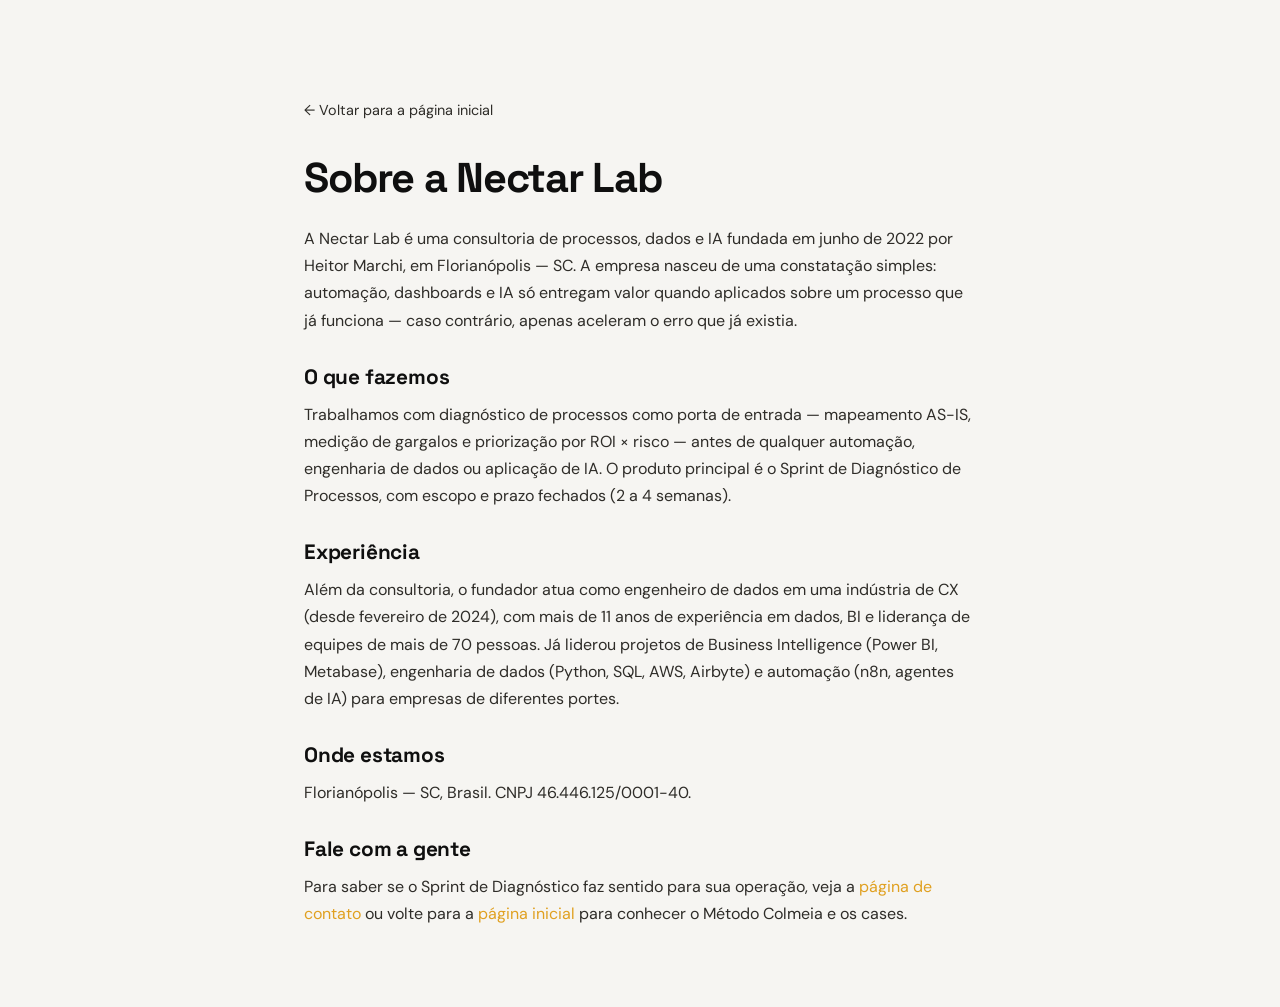
==== about/index.html @ d5269521 "feat(agentic): 404 markdown, content negotiation, JSON-LD, trust pages, sitemap/llms.txt - nginx.con" ====
<!DOCTYPE html>
<html lang="pt-BR">
<head>
<meta charset="UTF-8">
<meta name="viewport" content="width=device-width, initial-scale=1.0">
<title>Sobre a Nectar Lab</title>
<meta name="description" content="Nectar Lab: consultoria de processos, dados e IA fundada por Heitor Marchi em Florianópolis — SC.">
<link rel="canonical" href="https://nectarlab.com.br/about/">
<link rel="icon" type="image/svg+xml" href="../assets/favicon.svg">
<link rel="stylesheet" href="../assets/colors_and_type.css">
<style>
  body { font-family: var(--font-body); background: var(--bg); color: var(--fg1); }
  .wrap { max-width: 720px; margin: 0 auto; padding: 96px 24px 80px; line-height: 1.75; }
  h1 { font-family: var(--font-display); font-size: clamp(2rem, 4vw, 2.6rem); margin-bottom: 1.5rem; }
  h2 { font-family: var(--font-display); font-size: 1.3rem; margin: 2rem 0 .75rem; }
  a { color: var(--accent); }
  .back { display: inline-block; margin-bottom: 2rem; font-size: .9rem; color: var(--fg2); }
</style>
</head>
<body>
<div class="wrap">
  <a class="back" href="/">&larr; Voltar para a página inicial</a>
  <h1>Sobre a Nectar Lab</h1>
  <p>A Nectar Lab é uma consultoria de processos, dados e IA fundada em junho de 2022 por Heitor Marchi, em Florianópolis — SC. A empresa nasceu de uma constatação simples: automação, dashboards e IA só entregam valor quando aplicados sobre um processo que já funciona — caso contrário, apenas aceleram o erro que já existia.</p>
  <h2>O que fazemos</h2>
  <p>Trabalhamos com diagnóstico de processos como porta de entrada — mapeamento AS-IS, medição de gargalos e priorização por ROI × risco — antes de qualquer automação, engenharia de dados ou aplicação de IA. O produto principal é o Sprint de Diagnóstico de Processos, com escopo e prazo fechados (2 a 4 semanas).</p>
  <h2>Experiência</h2>
  <p>Além da consultoria, o fundador atua como engenheiro de dados em uma indústria de CX (desde fevereiro de 2024), com mais de 11 anos de experiência em dados, BI e liderança de equipes de mais de 70 pessoas. Já liderou projetos de Business Intelligence (Power BI, Metabase), engenharia de dados (Python, SQL, AWS, Airbyte) e automação (n8n, agentes de IA) para empresas de diferentes portes.</p>
  <h2>Onde estamos</h2>
  <p>Florianópolis — SC, Brasil. CNPJ 46.446.125/0001-40.</p>
  <h2>Fale com a gente</h2>
  <p>Para saber se o Sprint de Diagnóstico faz sentido para sua operação, veja a <a href="/contact/">página de contato</a> ou volte para a <a href="/">página inicial</a> para conhecer o Método Colmeia e os cases.</p>
</div>
</body>
</html>
---- assets/colors_and_type.css ----
/* ===================================================================
   NECTAR LAB · colors_and_type.css
   Single source of truth for color, type and semantic tokens.
   Supports light + dark themes automatically (prefers-color-scheme).
   =================================================================== */

@import url('https://fonts.googleapis.com/css2?family=Space+Grotesk:wght@400;500;600;700&family=DM+Sans:ital,wght@0,300;0,400;0,500;0,600;1,300&family=JetBrains+Mono:wght@400;500&display=swap');

/* ──────────────────────────────────────────────────────────────────
   1. BRAND PALETTE — the honey + hive system
   ─────────────────────────────────────────────────────────────────
   Nectar Lab's identity sits on a warm amber core (honey) balanced
   by dark graphite (the hive at night) and a clean bone/off-white
   (the comb, by day). A single cool accent (cyan "royal jelly")
   handles data + link states.
   ────────────────────────────────────────────────────────────────── */
:root {
  /* Brand — Honey scale (primary accent) */
  --honey-50:  #FFF8E7;
  --honey-100: #FFECBF;
  --honey-200: #FFDB8A;
  --honey-300: #FFC857;   /* light-theme accent */
  --honey-400: #F5B841;   /* core brand — "Nectar" */
  --honey-500: #E0A020;
  --honey-600: #B57D0E;
  --honey-700: #8A5D06;
  --honey-800: #5E3E02;
  --honey-900: #3A2700;

  /* Brand — Graphite scale (the hive) */
  --graphite-50:  #F6F5F2;   /* comb / off-white bg */
  --graphite-100: #EDEBE5;
  --graphite-200: #D9D6CE;
  --graphite-300: #B3AFA4;
  --graphite-400: #7C7870;
  --graphite-500: #4F4C46;
  --graphite-600: #2E2C28;
  --graphite-700: #1F1D1B;   /* dark card */
  --graphite-800: #141312;   /* dark bg-elevated */
  --graphite-900: #0F0F0F;   /* dark bg */

  /* Accent — Royal Jelly (cool cyan for data / links) */
  --jelly-300: #9BE3E0;
  --jelly-400: #5CC8C4;
  --jelly-500: #2AA7A2;

  /* Semantic status */
  --status-success: #4BB37B;
  --status-warning: #F5B841;
  --status-danger:  #E05C4B;
  --status-info:    #5CC8C4;
}

/* ──────────────────────────────────────────────────────────────────
   2. SEMANTIC TOKENS — light theme (default)
   ────────────────────────────────────────────────────────────────── */
:root {
  /* Surfaces */
  --bg:              var(--graphite-50);
  --bg-elevated:     #FFFFFF;
  --bg-sunken:       var(--graphite-100);
  --bg-inverse:      var(--graphite-900);

  /* Cards */
  --card-bg:         #FFFFFF;
  --card-bg-hover:   var(--honey-50);
  --card-border:     rgba(20, 19, 18, 0.08);
  --card-shadow:     0 1px 2px rgba(20,19,18,.04), 0 4px 16px rgba(20,19,18,.04);
  --card-shadow-hover: 0 2px 6px rgba(20,19,18,.06), 0 16px 40px rgba(245,184,65,.10);

  /* Foreground */
  --fg1:             var(--graphite-900);    /* primary text */
  --fg2:             var(--graphite-600);    /* secondary */
  --fg3:             var(--graphite-400);    /* tertiary / muted */
  --fg-inverse:      var(--graphite-50);
  --fg-on-accent:    var(--graphite-900);    /* text ON honey */

  /* Accent (brand) */
  --accent:          var(--honey-500);
  --accent-hover:    var(--honey-600);
  --accent-muted:    var(--honey-100);
  --accent-glow:     rgba(245,184,65,.20);

  /* Borders + dividers */
  --border:          rgba(20, 19, 18, 0.08);
  --border-strong:   rgba(20, 19, 18, 0.16);
  --divider:         rgba(20, 19, 18, 0.06);

  /* Input */
  --input-bg:        #FFFFFF;
  --input-border:    rgba(20,19,18,.12);
  --input-focus:     var(--honey-400);

  /* Code / mono surfaces */
  --code-bg:         var(--graphite-100);
  --code-fg:         var(--graphite-700);
}

/* ──────────────────────────────────────────────────────────────────
   3. SEMANTIC TOKENS — dark theme (auto)
   ────────────────────────────────────────────────────────────────── */
@media (prefers-color-scheme: dark) {
  :root {
    --bg:              var(--graphite-900);
    --bg-elevated:     var(--graphite-800);
    --bg-sunken:       #0A0A0A;
    --bg-inverse:      var(--graphite-50);

    --card-bg:         var(--graphite-700);
    --card-bg-hover:   #262420;
    --card-border:     rgba(255, 255, 255, 0.07);
    --card-shadow:     0 1px 2px rgba(0,0,0,.3), 0 4px 16px rgba(0,0,0,.2);
    --card-shadow-hover: 0 2px 6px rgba(0,0,0,.4), 0 16px 40px rgba(245,184,65,.10);

    --fg1:             #F2F0EC;
    --fg2:             #B3AFA4;
    --fg3:             #7C7870;
    --fg-inverse:      var(--graphite-900);
    --fg-on-accent:    var(--graphite-900);

    --accent:          var(--honey-400);
    --accent-hover:    var(--honey-300);
    --accent-muted:    rgba(245,184,65,.12);
    --accent-glow:     rgba(245,184,65,.25);

    --border:          rgba(255, 255, 255, 0.07);
    --border-strong:   rgba(255, 255, 255, 0.15);
    --divider:         rgba(255, 255, 255, 0.05);

    --input-bg:        rgba(255,255,255,.03);
    --input-border:    rgba(255, 255, 255, 0.10);
    --input-focus:     var(--honey-400);

    --code-bg:         #0A0A0A;
    --code-fg:         var(--graphite-200);
  }
}

/* Manual overrides — add [data-theme="dark"] or [data-theme="light"]
   to <html> to pin theme regardless of system preference. */
[data-theme="dark"] {
  --bg:              var(--graphite-900);
  --bg-elevated:     var(--graphite-800);
  --bg-sunken:       #0A0A0A;
  --bg-inverse:      var(--graphite-50);
  --card-bg:         var(--graphite-700);
  --card-bg-hover:   #262420;
  --card-border:     rgba(255, 255, 255, 0.07);
  --card-shadow:     0 1px 2px rgba(0,0,0,.3), 0 4px 16px rgba(0,0,0,.2);
  --card-shadow-hover: 0 2px 6px rgba(0,0,0,.4), 0 16px 40px rgba(245,184,65,.10);
  --fg1: #F2F0EC; --fg2: #B3AFA4; --fg3: #7C7870;
  --fg-inverse: var(--graphite-900);
  --accent: var(--honey-400);
  --accent-hover: var(--honey-300);
  --accent-muted: rgba(245,184,65,.12);
  --accent-glow: rgba(245,184,65,.25);
  --border: rgba(255, 255, 255, 0.07);
  --border-strong: rgba(255, 255, 255, 0.15);
  --divider: rgba(255, 255, 255, 0.05);
  --input-bg: rgba(255,255,255,.03);
  --input-border: rgba(255, 255, 255, 0.10);
  --code-bg: #0A0A0A;
  --code-fg: var(--graphite-200);
}

[data-theme="light"] {
  --bg: var(--graphite-50);
  --bg-elevated: #FFFFFF;
  --bg-sunken: var(--graphite-100);
  --bg-inverse: var(--graphite-900);
  --card-bg: #FFFFFF;
  --card-bg-hover: var(--honey-50);
  --card-border: rgba(20, 19, 18, 0.08);
  --card-shadow: 0 1px 2px rgba(20,19,18,.04), 0 4px 16px rgba(20,19,18,.04);
  --card-shadow-hover: 0 2px 6px rgba(20,19,18,.06), 0 16px 40px rgba(245,184,65,.10);
  --fg1: var(--graphite-900); --fg2: var(--graphite-600); --fg3: var(--graphite-400);
  --fg-inverse: var(--graphite-50);
  --accent: var(--honey-500);
  --accent-hover: var(--honey-600);
  --accent-muted: var(--honey-100);
  --accent-glow: rgba(245,184,65,.20);
  --border: rgba(20, 19, 18, 0.08);
  --border-strong: rgba(20, 19, 18, 0.16);
  --divider: rgba(20, 19, 18, 0.06);
  --input-bg: #FFFFFF;
  --input-border: rgba(20,19,18,.12);
  --code-bg: var(--graphite-100);
  --code-fg: var(--graphite-700);
}

/* ──────────────────────────────────────────────────────────────────
   4. TYPE SCALE
   ─────────────────────────────────────────────────────────────────
   Display  — Space Grotesk, tight tracking, for titles/numbers
   Body     — DM Sans, optimized for long-form reading
   Mono     — JetBrains Mono, for code and data snippets
   ────────────────────────────────────────────────────────────────── */
:root {
  --font-display: 'Space Grotesk', ui-sans-serif, system-ui, sans-serif;
  --font-body:    'DM Sans', ui-sans-serif, system-ui, sans-serif;
  --font-mono:    'JetBrains Mono', ui-monospace, 'SFMono-Regular', Menlo, monospace;

  /* Weights */
  --fw-light:    300;
  --fw-regular:  400;
  --fw-medium:   500;
  --fw-semibold: 600;
  --fw-bold:     700;

  /* Fluid type ramp (clamp min / pref / max) */
  --fs-display-xl: clamp(3.5rem, 8vw, 6.5rem);   /* hero */
  --fs-display-lg: clamp(2.5rem, 5vw, 4rem);     /* section hero */
  --fs-h1:         clamp(2rem, 3.5vw, 3rem);
  --fs-h2:         clamp(1.5rem, 2.5vw, 2rem);
  --fs-h3:         1.25rem;
  --fs-h4:         1.0625rem;
  --fs-body:       1rem;
  --fs-small:      0.875rem;
  --fs-caption:    0.75rem;
  --fs-micro:      0.6875rem;

  /* Line heights */
  --lh-tight:   1.1;
  --lh-snug:    1.25;
  --lh-normal:  1.5;
  --lh-relaxed: 1.7;

  /* Letter spacing */
  --ls-tight:  -0.03em;
  --ls-snug:   -0.01em;
  --ls-normal: 0;
  --ls-wide:   0.04em;
  --ls-wider:  0.12em;
}

/* ──────────────────────────────────────────────────────────────────
   5. SPACING / RADIUS / SHADOW / MOTION
   ────────────────────────────────────────────────────────────────── */
:root {
  /* Spacing (4px base) */
  --space-0: 0;
  --space-1: 0.25rem;   /*  4px */
  --space-2: 0.5rem;    /*  8px */
  --space-3: 0.75rem;   /* 12px */
  --space-4: 1rem;      /* 16px */
  --space-5: 1.25rem;   /* 20px */
  --space-6: 1.5rem;    /* 24px */
  --space-8: 2rem;      /* 32px */
  --space-10: 2.5rem;   /* 40px */
  --space-12: 3rem;     /* 48px */
  --space-16: 4rem;     /* 64px */
  --space-20: 5rem;     /* 80px */
  --space-24: 6rem;     /* 96px */

  /* Radius */
  --radius-xs: 4px;
  --radius-sm: 6px;
  --radius-md: 10px;
  --radius-lg: 14px;
  --radius-xl: 20px;
  --radius-2xl: 28px;
  --radius-pill: 999px;

  /* Shadows (elevation system) */
  --shadow-xs: 0 1px 2px rgba(20,19,18,.04);
  --shadow-sm: 0 1px 3px rgba(20,19,18,.06), 0 1px 2px rgba(20,19,18,.04);
  --shadow-md: 0 4px 6px rgba(20,19,18,.05), 0 2px 4px rgba(20,19,18,.04);
  --shadow-lg: 0 10px 20px rgba(20,19,18,.08), 0 4px 8px rgba(20,19,18,.04);
  --shadow-xl: 0 20px 40px rgba(20,19,18,.10), 0 8px 16px rgba(20,19,18,.06);
  --shadow-glow: 0 0 0 1px var(--accent-glow), 0 10px 40px var(--accent-glow);

  /* Motion */
  --ease-out:   cubic-bezier(.2, .7, .2, 1);
  --ease-in-out: cubic-bezier(.4, 0, .2, 1);
  --ease-bounce: cubic-bezier(.34, 1.56, .64, 1);
  --dur-fast:   120ms;
  --dur-base:   240ms;
  --dur-slow:   420ms;
  --transition: all var(--dur-base) var(--ease-in-out);
}

/* ──────────────────────────────────────────────────────────────────
   6. TYPOGRAPHY — semantic class helpers
   ────────────────────────────────────────────────────────────────── */
.display-xl, .display-lg, h1, h2, h3, h4, h5, h6 {
  font-family: var(--font-display);
  font-weight: var(--fw-bold);
  line-height: var(--lh-tight);
  letter-spacing: var(--ls-tight);
  color: var(--fg1);
  margin: 0;
}
.display-xl { font-size: var(--fs-display-xl); letter-spacing: -0.035em; }
.display-lg { font-size: var(--fs-display-lg); letter-spacing: -0.03em; }
h1 { font-size: var(--fs-h1); }
h2 { font-size: var(--fs-h2); letter-spacing: var(--ls-snug); }
h3 { font-size: var(--fs-h3); font-weight: var(--fw-semibold); letter-spacing: var(--ls-snug); }
h4 { font-size: var(--fs-h4); font-weight: var(--fw-semibold); letter-spacing: var(--ls-snug); }

p, .body {
  font-family: var(--font-body);
  font-size: var(--fs-body);
  font-weight: var(--fw-regular);
  line-height: var(--lh-relaxed);
  color: var(--fg2);
  margin: 0;
}
.small   { font-size: var(--fs-small); }
.caption {
  font-family: var(--font-display);
  font-size: var(--fs-caption);
  font-weight: var(--fw-semibold);
  letter-spacing: var(--ls-wider);
  text-transform: uppercase;
  color: var(--accent);
}
.eyebrow { /* alias */
  font-family: var(--font-display);
  font-size: var(--fs-caption);
  font-weight: var(--fw-semibold);
  letter-spacing: var(--ls-wider);
  text-transform: uppercase;
  color: var(--accent);
  display: inline-flex; align-items: center; gap: .6rem;
}
.eyebrow::before {
  content: ''; display: block; width: 22px; height: 1px; background: currentColor;
}

code, .mono {
  font-family: var(--font-mono);
  font-size: 0.9em;
  background: var(--code-bg);
  color: var(--code-fg);
  padding: .12em .45em;
  border-radius: var(--radius-xs);
}

/* ──────────────────────────────────────────────────────────────────
   7. RESET (light touch)
   ────────────────────────────────────────────────────────────────── */
*, *::before, *::after { box-sizing: border-box; }
html { font-size: 16px; }
body {
  margin: 0;
  background: var(--bg);
  color: var(--fg1);
  font-family: var(--font-body);
  font-weight: var(--fw-regular);
  line-height: var(--lh-relaxed);
  -webkit-font-smoothing: antialiased;
  -moz-osx-font-smoothing: grayscale;
  text-rendering: optimizeLegibility;
}
a { color: inherit; text-decoration: none; }
img, svg { display: block; max-width: 100%; }
button { font: inherit; }

@media (prefers-reduced-motion: reduce) {
  *, *::before, *::after {
    animation-duration: .001ms !important;
    transition-duration: .001ms !important;
  }
}
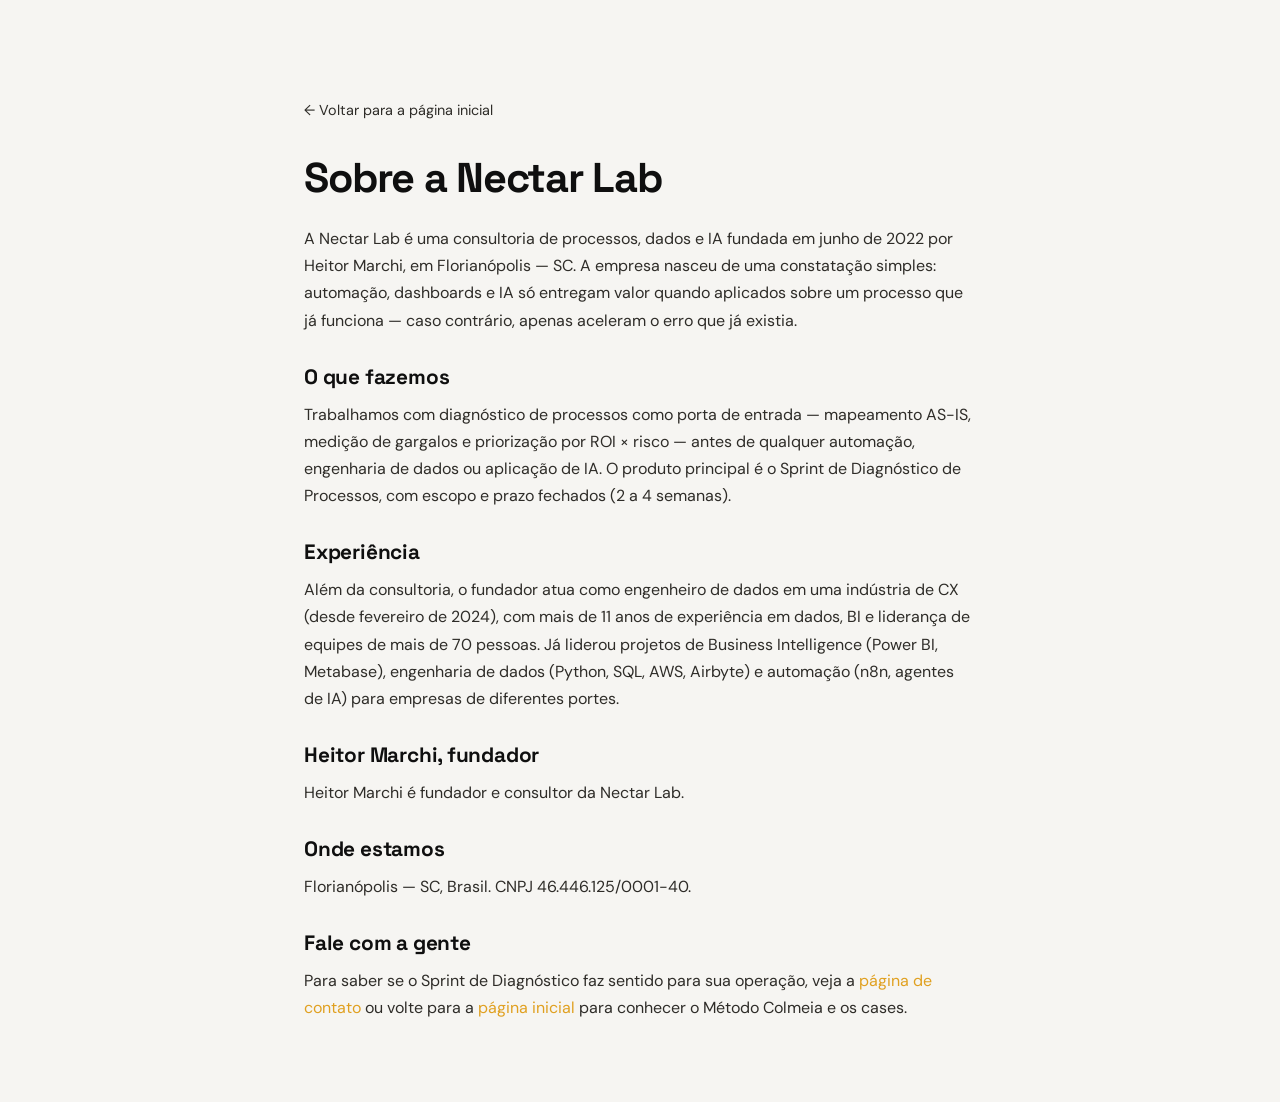
==== commit 484b58c5: "feat: GTM em todas as páginas, menu Sobre, id heitor, llms-full.txt, privacidade com analytics, last" ====
--- a/about/index.html
+++ b/about/index.html
@@ -1,6 +1,7 @@
 <!DOCTYPE html>
 <html lang="pt-BR">
 <head>
+<!-- Google Tag Manager --><script>(function(w,d,s,l,i){w[l]=w[l]||[];w[l].push({"gtm.start":new Date().getTime(),event:"gtm.js"});var f=d.getElementsByTagName(s)[0],j=d.createElement(s),dl=l!="dataLayer"?"&l="+l:"";j.async=true;j.src="https://www.googletagmanager.com/gtm.js?id="+i+dl;f.parentNode.insertBefore(j,f);})(window,document,"script","dataLayer","GTM-5SS469PG");</script><!-- End Google Tag Manager -->
 <meta charset="UTF-8">
 <meta name="viewport" content="width=device-width, initial-scale=1.0">
 <title>Sobre a Nectar Lab</title>
@@ -18,6 +19,7 @@
 </style>
 </head>
 <body>
+<!-- Google Tag Manager (noscript) --><noscript><iframe src="https://www.googletagmanager.com/ns.html?id=GTM-5SS469PG" height="0" width="0" style="display:none;visibility:hidden"></iframe></noscript><!-- End Google Tag Manager (noscript) -->
 <div class="wrap">
   <a class="back" href="/">&larr; Voltar para a página inicial</a>
   <h1>Sobre a Nectar Lab</h1>
@@ -26,6 +28,8 @@
   <p>Trabalhamos com diagnóstico de processos como porta de entrada — mapeamento AS-IS, medição de gargalos e priorização por ROI × risco — antes de qualquer automação, engenharia de dados ou aplicação de IA. O produto principal é o Sprint de Diagnóstico de Processos, com escopo e prazo fechados (2 a 4 semanas).</p>
   <h2>Experiência</h2>
   <p>Além da consultoria, o fundador atua como engenheiro de dados em uma indústria de CX (desde fevereiro de 2024), com mais de 11 anos de experiência em dados, BI e liderança de equipes de mais de 70 pessoas. Já liderou projetos de Business Intelligence (Power BI, Metabase), engenharia de dados (Python, SQL, AWS, Airbyte) e automação (n8n, agentes de IA) para empresas de diferentes portes.</p>
+  <h2 id="heitor">Heitor Marchi, fundador</h2>
+  <p>Heitor Marchi é fundador e consultor da Nectar Lab.</p>
   <h2>Onde estamos</h2>
   <p>Florianópolis — SC, Brasil. CNPJ 46.446.125/0001-40.</p>
   <h2>Fale com a gente</h2>
